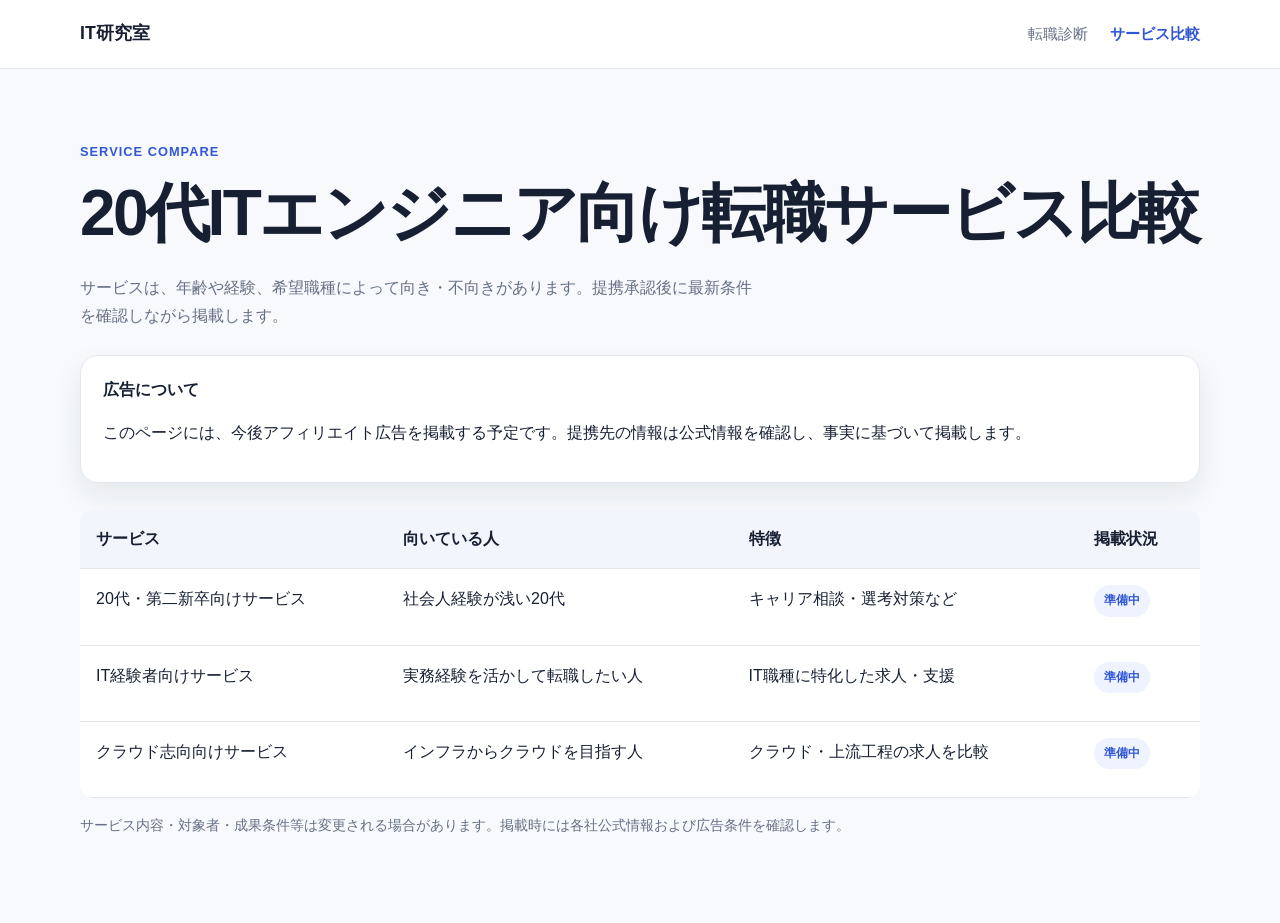
==== compare.html @ ff88c6ed "fix: move website files to repository root" ====
<!doctype html>
<html lang="ja">
<head>
  <meta charset="utf-8">
  <meta name="viewport" content="width=device-width, initial-scale=1">
  <meta name="description" content="20代ITエンジニア向け転職サービスの比較ページ。">
  <title>転職サービス比較｜IT研究室</title>
  <link rel="stylesheet" href="css/style.css">
</head>
<body>
  <header class="site-header">
    <div class="container header-inner">
      <a class="logo" href="index.html">IT研究室</a>
      <nav class="nav">
        <a href="diagnosis.html">転職診断</a>
        <a class="active" href="compare.html">サービス比較</a>
      </nav>
    </div>
  </header>

  <main class="section">
    <div class="container">
      <p class="eyebrow">Service Compare</p>
      <h1>20代ITエンジニア向け転職サービス比較</h1>
      <p class="lead small">サービスは、年齢や経験、希望職種によって向き・不向きがあります。提携承認後に最新条件を確認しながら掲載します。</p>

      <div class="notice">
        <strong>広告について</strong>
        <p>このページには、今後アフィリエイト広告を掲載する予定です。提携先の情報は公式情報を確認し、事実に基づいて掲載します。</p>
      </div>

      <div class="comparison-table-wrap">
        <table class="comparison-table">
          <thead>
            <tr>
              <th>サービス</th>
              <th>向いている人</th>
              <th>特徴</th>
              <th>掲載状況</th>
            </tr>
          </thead>
          <tbody>
            <tr>
              <td>20代・第二新卒向けサービス</td>
              <td>社会人経験が浅い20代</td>
              <td>キャリア相談・選考対策など</td>
              <td><span class="status">準備中</span></td>
            </tr>
            <tr>
              <td>IT経験者向けサービス</td>
              <td>実務経験を活かして転職したい人</td>
              <td>IT職種に特化した求人・支援</td>
              <td><span class="status">準備中</span></td>
            </tr>
            <tr>
              <td>クラウド志向向けサービス</td>
              <td>インフラからクラウドを目指す人</td>
              <td>クラウド・上流工程の求人を比較</td>
              <td><span class="status">準備中</span></td>
            </tr>
          </tbody>
        </table>
      </div>

      <p class="note">サービス内容・対象者・成果条件等は変更される場合があります。掲載時には各社公式情報および広告条件を確認します。</p>
    </div>
  </main>
</body>
</html>
---- css/style.css ----
:root {
  --bg: #f7f9fc;
  --surface: #ffffff;
  --text: #172033;
  --muted: #667085;
  --line: #e4e7ec;
  --primary: #3157d5;
  --primary-dark: #2545ad;
  --soft: #eef3ff;
  --radius: 18px;
  --shadow: 0 12px 30px rgba(23, 32, 51, 0.08);
}

* { box-sizing: border-box; }

html { scroll-behavior: smooth; }

body {
  margin: 0;
  font-family: -apple-system, BlinkMacSystemFont, "Segoe UI", "Noto Sans JP", sans-serif;
  color: var(--text);
  background: var(--bg);
  line-height: 1.7;
}

a { color: var(--primary); text-decoration: none; }
a:hover { text-decoration: underline; }

.container {
  width: min(1120px, calc(100% - 40px));
  margin: 0 auto;
}

.narrow { max-width: 760px; }

.site-header {
  background: rgba(255,255,255,.94);
  border-bottom: 1px solid var(--line);
  position: sticky;
  top: 0;
  z-index: 20;
  backdrop-filter: blur(10px);
}

.header-inner {
  min-height: 68px;
  display: flex;
  align-items: center;
  justify-content: space-between;
  gap: 20px;
}

.logo {
  font-weight: 800;
  font-size: 1.1rem;
  color: var(--text);
}

.nav { display: flex; gap: 22px; flex-wrap: wrap; }
.nav a { color: var(--muted); font-size: .95rem; }
.nav a.active { color: var(--primary); font-weight: 700; }

.hero {
  padding: 84px 0 72px;
  background:
    radial-gradient(circle at 85% 10%, rgba(49,87,213,.12), transparent 28%),
    linear-gradient(180deg, #fff, var(--bg));
}

.hero-grid {
  display: grid;
  grid-template-columns: 1.3fr .8fr;
  gap: 52px;
  align-items: center;
}

h1, h2, h3 { line-height: 1.25; margin-top: 0; }
h1 { font-size: clamp(2.2rem, 5vw, 4.1rem); letter-spacing: -.04em; margin-bottom: 20px; }
h2 { font-size: clamp(1.7rem, 3vw, 2.4rem); }
h3 { font-size: 1.2rem; }

.eyebrow {
  margin: 0 0 10px;
  text-transform: uppercase;
  letter-spacing: .08em;
  color: var(--primary);
  font-weight: 800;
  font-size: .8rem;
}

.lead {
  font-size: 1.15rem;
  color: var(--muted);
  max-width: 680px;
}

.lead.small { font-size: 1.03rem; }

.actions {
  display: flex;
  gap: 12px;
  flex-wrap: wrap;
  margin-top: 28px;
}

.btn {
  display: inline-flex;
  align-items: center;
  justify-content: center;
  min-height: 48px;
  padding: 0 20px;
  border-radius: 12px;
  border: 1px solid transparent;
  font-weight: 800;
  cursor: pointer;
  text-decoration: none;
  font-size: .96rem;
}

.btn:hover { text-decoration: none; }
.btn-primary { background: var(--primary); color: white; }
.btn-primary:hover { background: var(--primary-dark); }
.btn-secondary { background: white; color: var(--text); border-color: var(--line); }
.btn-full { width: 100%; }

.hero-card, .content-card, .form-card, .result-card, .notice, .cta-panel {
  background: var(--surface);
  border: 1px solid var(--line);
  border-radius: var(--radius);
  box-shadow: var(--shadow);
}

.hero-card { padding: 28px; }
.card-label { font-weight: 800; margin-top: 0; }

.check-list { padding-left: 1.25rem; margin-bottom: 0; }
.check-list li { margin: 10px 0; }

.section { padding: 72px 0; }
.section-muted { background: #eef2f8; }

.section-heading { margin-bottom: 30px; }

.card-grid {
  display: grid;
  grid-template-columns: repeat(3, 1fr);
  gap: 20px;
}

.content-card { padding: 24px; }
.content-card p { color: var(--muted); }

.tag, .status {
  display: inline-block;
  background: var(--soft);
  color: var(--primary);
  border-radius: 999px;
  padding: 5px 10px;
  font-size: .78rem;
  font-weight: 800;
  margin-bottom: 12px;
}

.cta-panel {
  padding: 28px;
  display: flex;
  align-items: center;
  justify-content: space-between;
  gap: 24px;
}

.site-footer {
  background: #101828;
  color: #d0d5dd;
  padding: 42px 0;
}

.footer-grid {
  display: flex;
  justify-content: space-between;
  gap: 30px;
}

.footer-links { display: flex; flex-wrap: wrap; gap: 16px; }
.footer-links a { color: #d0d5dd; }

.note {
  color: var(--muted);
  font-size: .86rem;
  margin-top: 16px;
}

.form-card {
  padding: 28px;
  margin-top: 32px;
}

.form-group { margin-bottom: 22px; }
.form-group label {
  display: block;
  margin-bottom: 8px;
  font-weight: 800;
}

select, input, textarea {
  width: 100%;
  min-height: 48px;
  border: 1px solid #d0d5dd;
  border-radius: 10px;
  padding: 0 12px;
  background: #fff;
  color: var(--text);
  font: inherit;
}

textarea { padding: 12px; min-height: 160px; resize: vertical; }

.result-card {
  padding: 30px;
  margin-top: 28px;
}

.hidden { display: none; }

.result-points {
  background: var(--bg);
  padding: 20px;
  border-radius: 14px;
  margin: 22px 0;
}

.service-placeholder {
  padding: 20px;
  border: 1px dashed #b9c6ef;
  background: #f7f9ff;
  border-radius: 14px;
}

.notice {
  padding: 20px 22px;
  margin: 26px 0;
}

.comparison-table-wrap { overflow-x: auto; }
.comparison-table {
  width: 100%;
  border-collapse: collapse;
  background: white;
  border-radius: 14px;
  overflow: hidden;
}
.comparison-table th,
.comparison-table td {
  padding: 16px;
  border-bottom: 1px solid var(--line);
  text-align: left;
  vertical-align: top;
}
.comparison-table th { background: #f2f5fb; }

.article {
  background: white;
  border: 1px solid var(--line);
  border-radius: var(--radius);
  padding: 34px;
  box-shadow: var(--shadow);
}
.article h2 { margin-top: 36px; }
.article p, .article li { color: #475467; }

@media (max-width: 820px) {
  .hero-grid, .card-grid { grid-template-columns: 1fr; }
  .hero { padding-top: 54px; }
  .cta-panel, .footer-grid { align-items: flex-start; flex-direction: column; }
}

@media (max-width: 560px) {
  .container { width: min(100% - 28px, 1120px); }
  .header-inner { align-items: flex-start; padding: 14px 0; flex-direction: column; }
  .nav { gap: 14px; }
  h1 { font-size: 2.35rem; }
  .section { padding: 52px 0; }
  .form-card, .result-card, .article { padding: 20px; }
}
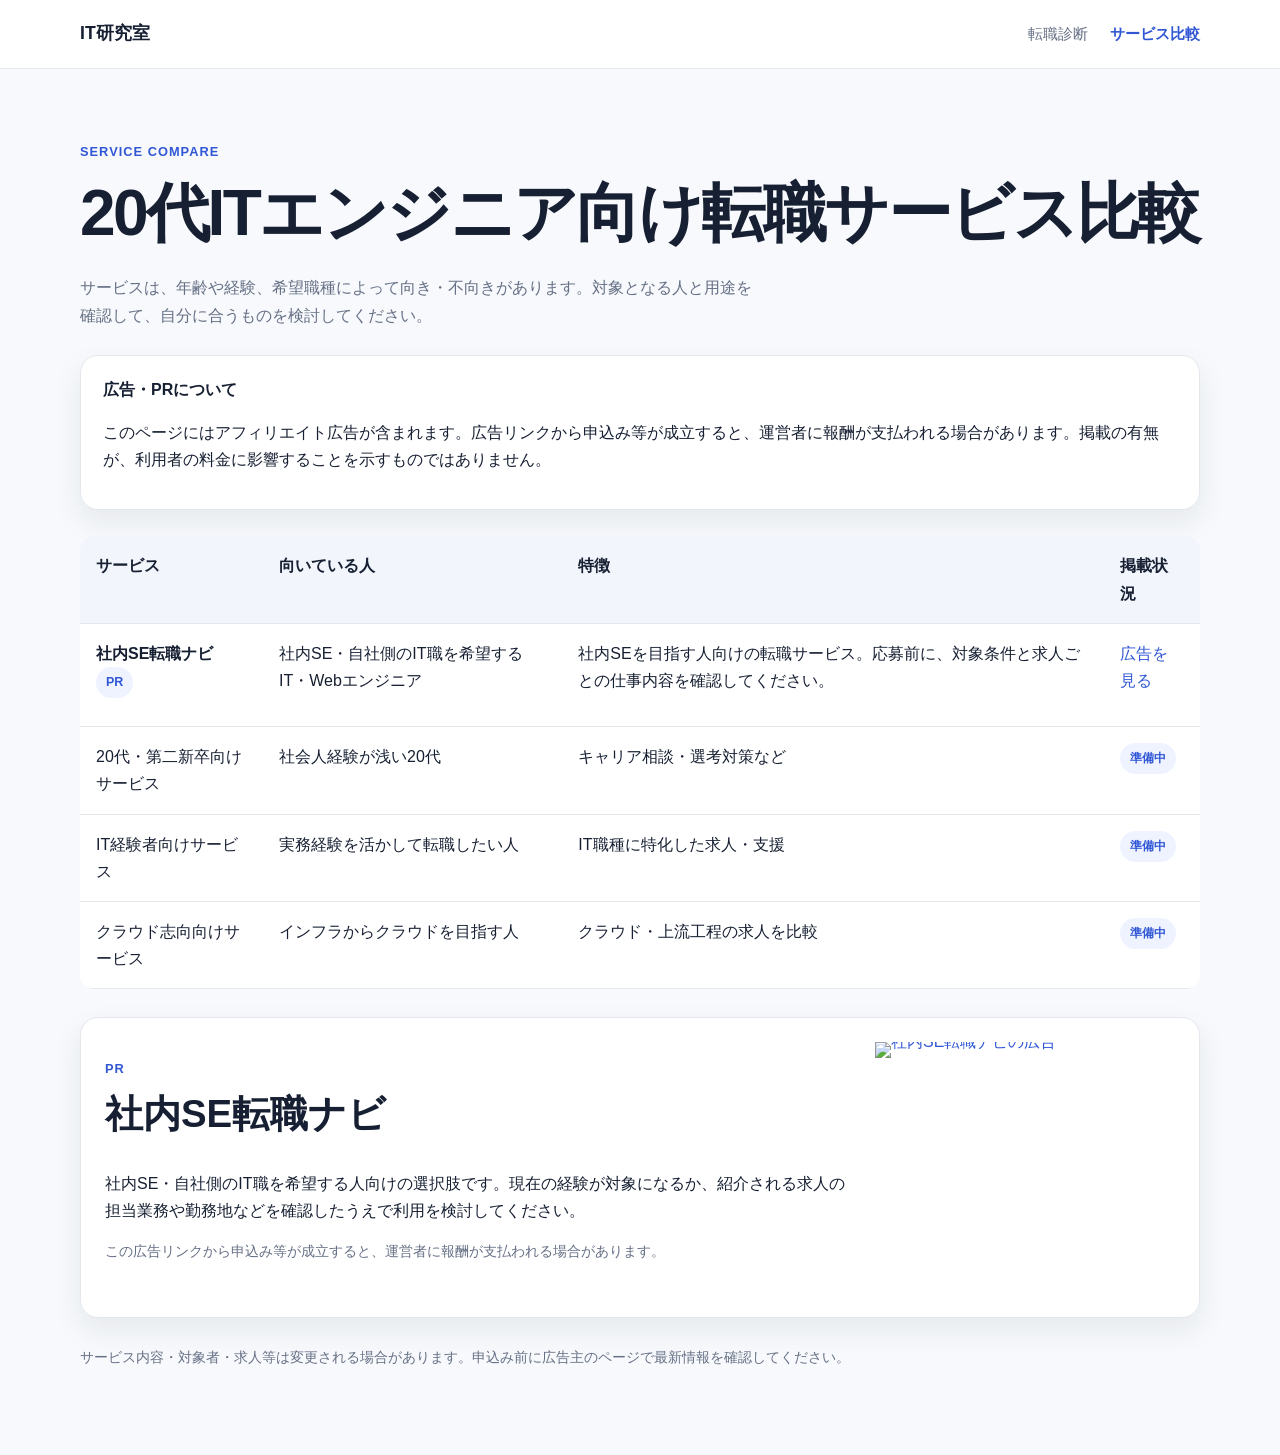
==== commit f7deea74: "feat: add 社内SE転職ナビ affiliate placement" ====
--- a/compare.html
+++ b/compare.html
@@ -22,11 +22,11 @@
     <div class="container">
       <p class="eyebrow">Service Compare</p>
       <h1>20代ITエンジニア向け転職サービス比較</h1>
-      <p class="lead small">サービスは、年齢や経験、希望職種によって向き・不向きがあります。提携承認後に最新条件を確認しながら掲載します。</p>
+      <p class="lead small">サービスは、年齢や経験、希望職種によって向き・不向きがあります。対象となる人と用途を確認して、自分に合うものを検討してください。</p>
 
       <div class="notice">
-        <strong>広告について</strong>
-        <p>このページには、今後アフィリエイト広告を掲載する予定です。提携先の情報は公式情報を確認し、事実に基づいて掲載します。</p>
+        <strong>広告・PRについて</strong>
+        <p>このページにはアフィリエイト広告が含まれます。広告リンクから申込み等が成立すると、運営者に報酬が支払われる場合があります。掲載の有無が、利用者の料金に影響することを示すものではありません。</p>
       </div>
 
       <div class="comparison-table-wrap">
@@ -40,6 +40,12 @@
             </tr>
           </thead>
           <tbody>
+            <tr>
+              <td><strong>社内SE転職ナビ</strong><br><span class="status">PR</span></td>
+              <td>社内SE・自社側のIT職を希望するIT・Webエンジニア</td>
+              <td>社内SEを目指す人向けの転職サービス。応募前に、対象条件と求人ごとの仕事内容を確認してください。</td>
+              <td><a href="#internal-se-navi">広告を見る</a></td>
+            </tr>
             <tr>
               <td>20代・第二新卒向けサービス</td>
               <td>社会人経験が浅い20代</td>
@@ -62,7 +68,22 @@
         </table>
       </div>
 
-      <p class="note">サービス内容・対象者・成果条件等は変更される場合があります。掲載時には各社公式情報および広告条件を確認します。</p>
+      <section id="internal-se-navi" class="affiliate-card" aria-labelledby="internal-se-navi-title">
+        <div>
+          <p class="eyebrow">PR</p>
+          <h2 id="internal-se-navi-title">社内SE転職ナビ</h2>
+          <p>社内SE・自社側のIT職を希望する人向けの選択肢です。現在の経験が対象になるか、紹介される求人の担当業務や勤務地などを確認したうえで利用を検討してください。</p>
+          <p class="note">この広告リンクから申込み等が成立すると、運営者に報酬が支払われる場合があります。</p>
+        </div>
+        <div class="affiliate-banner">
+          <a href="https://px.a8.net/svt/ejp?a8mat=4BC4QW+58QGBE+3IZO+I3SI9" rel="nofollow">
+            <img border="0" width="300" height="250" alt="社内SE転職ナビの広告" src="https://www28.a8.net/svt/bgt?aid=260906504317&amp;wid=002&amp;eno=01&amp;mid=s00000016458003041000&amp;mc=1">
+          </a>
+          <img border="0" width="1" height="1" src="https://www17.a8.net/0.gif?a8mat=4BC4QW+58QGBE+3IZO+I3SI9" alt="">
+        </div>
+      </section>
+
+      <p class="note">サービス内容・対象者・求人等は変更される場合があります。申込み前に広告主のページで最新情報を確認してください。</p>
     </div>
   </main>
 </body>
--- a/css/style.css
+++ b/css/style.css
@@ -236,6 +236,29 @@
   border-radius: 14px;
 }
 
+.affiliate-card {
+  display: grid;
+  grid-template-columns: minmax(0, 1fr) auto;
+  align-items: center;
+  gap: 28px;
+  margin: 28px 0;
+  padding: 24px;
+  border: 1px solid var(--line);
+  border-radius: var(--radius);
+  background: var(--surface);
+  box-shadow: var(--shadow);
+}
+
+.affiliate-banner {
+  line-height: 0;
+}
+
+.affiliate-banner img[width="300"] {
+  display: block;
+  max-width: 100%;
+  height: auto;
+}
+
 .notice {
   padding: 20px 22px;
   margin: 26px 0;
@@ -272,6 +295,8 @@
   .hero-grid, .card-grid { grid-template-columns: 1fr; }
   .hero { padding-top: 54px; }
   .cta-panel, .footer-grid { align-items: flex-start; flex-direction: column; }
+  .affiliate-card { grid-template-columns: 1fr; }
+  .affiliate-banner { justify-self: center; }
 }
 
 @media (max-width: 560px) {
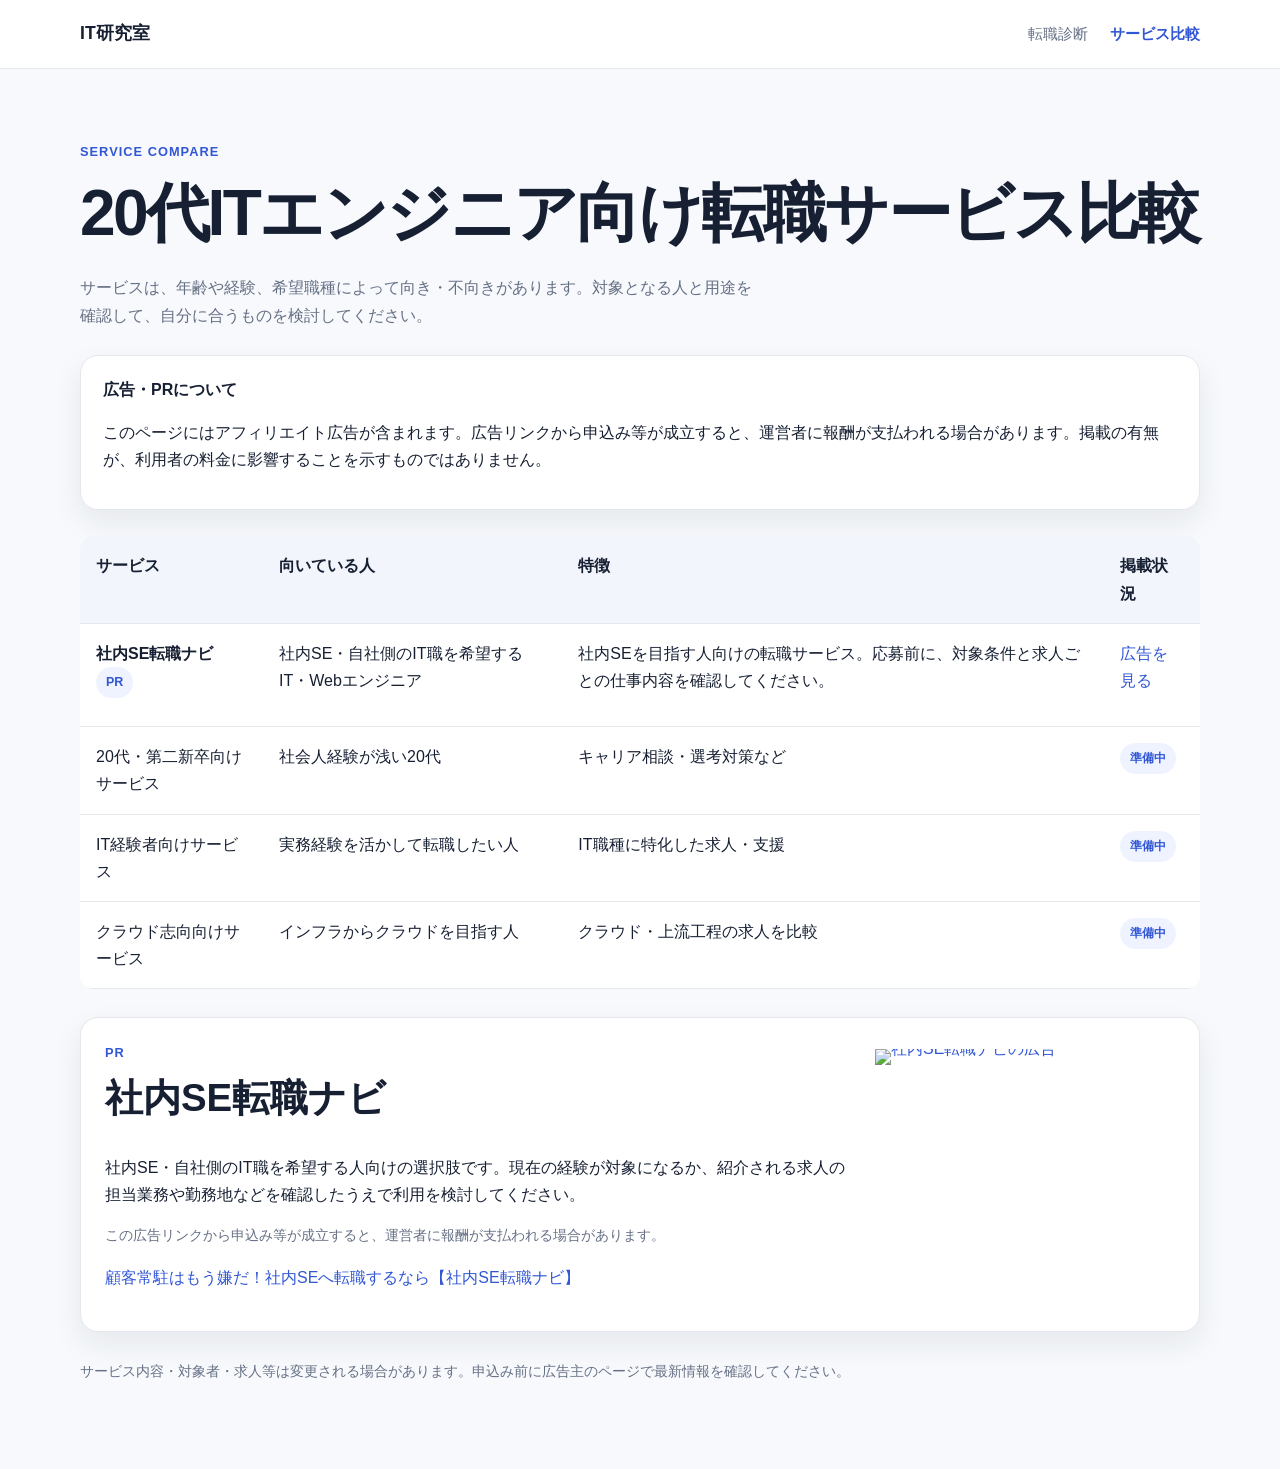
==== commit 5b23c9d6: "Add supplied affiliate formats: compare.html" ====
--- a/compare.html
+++ b/compare.html
@@ -74,6 +74,8 @@
           <h2 id="internal-se-navi-title">社内SE転職ナビ</h2>
           <p>社内SE・自社側のIT職を希望する人向けの選択肢です。現在の経験が対象になるか、紹介される求人の担当業務や勤務地などを確認したうえで利用を検討してください。</p>
           <p class="note">この広告リンクから申込み等が成立すると、運営者に報酬が支払われる場合があります。</p>
+          <p class="affiliate-text"><a href="https://px.a8.net/svt/ejp?a8mat=4BC4QW+58QGBE+3IZO+HV7V6" rel="nofollow">顧客常駐はもう嫌だ！社内SEへ転職するなら【社内SE転職ナビ】</a>
+<img border="0" width="1" height="1" src="https://www15.a8.net/0.gif?a8mat=4BC4QW+58QGBE+3IZO+HV7V6" alt=""></p>
         </div>
         <div class="affiliate-banner">
           <a href="https://px.a8.net/svt/ejp?a8mat=4BC4QW+58QGBE+3IZO+I3SI9" rel="nofollow">
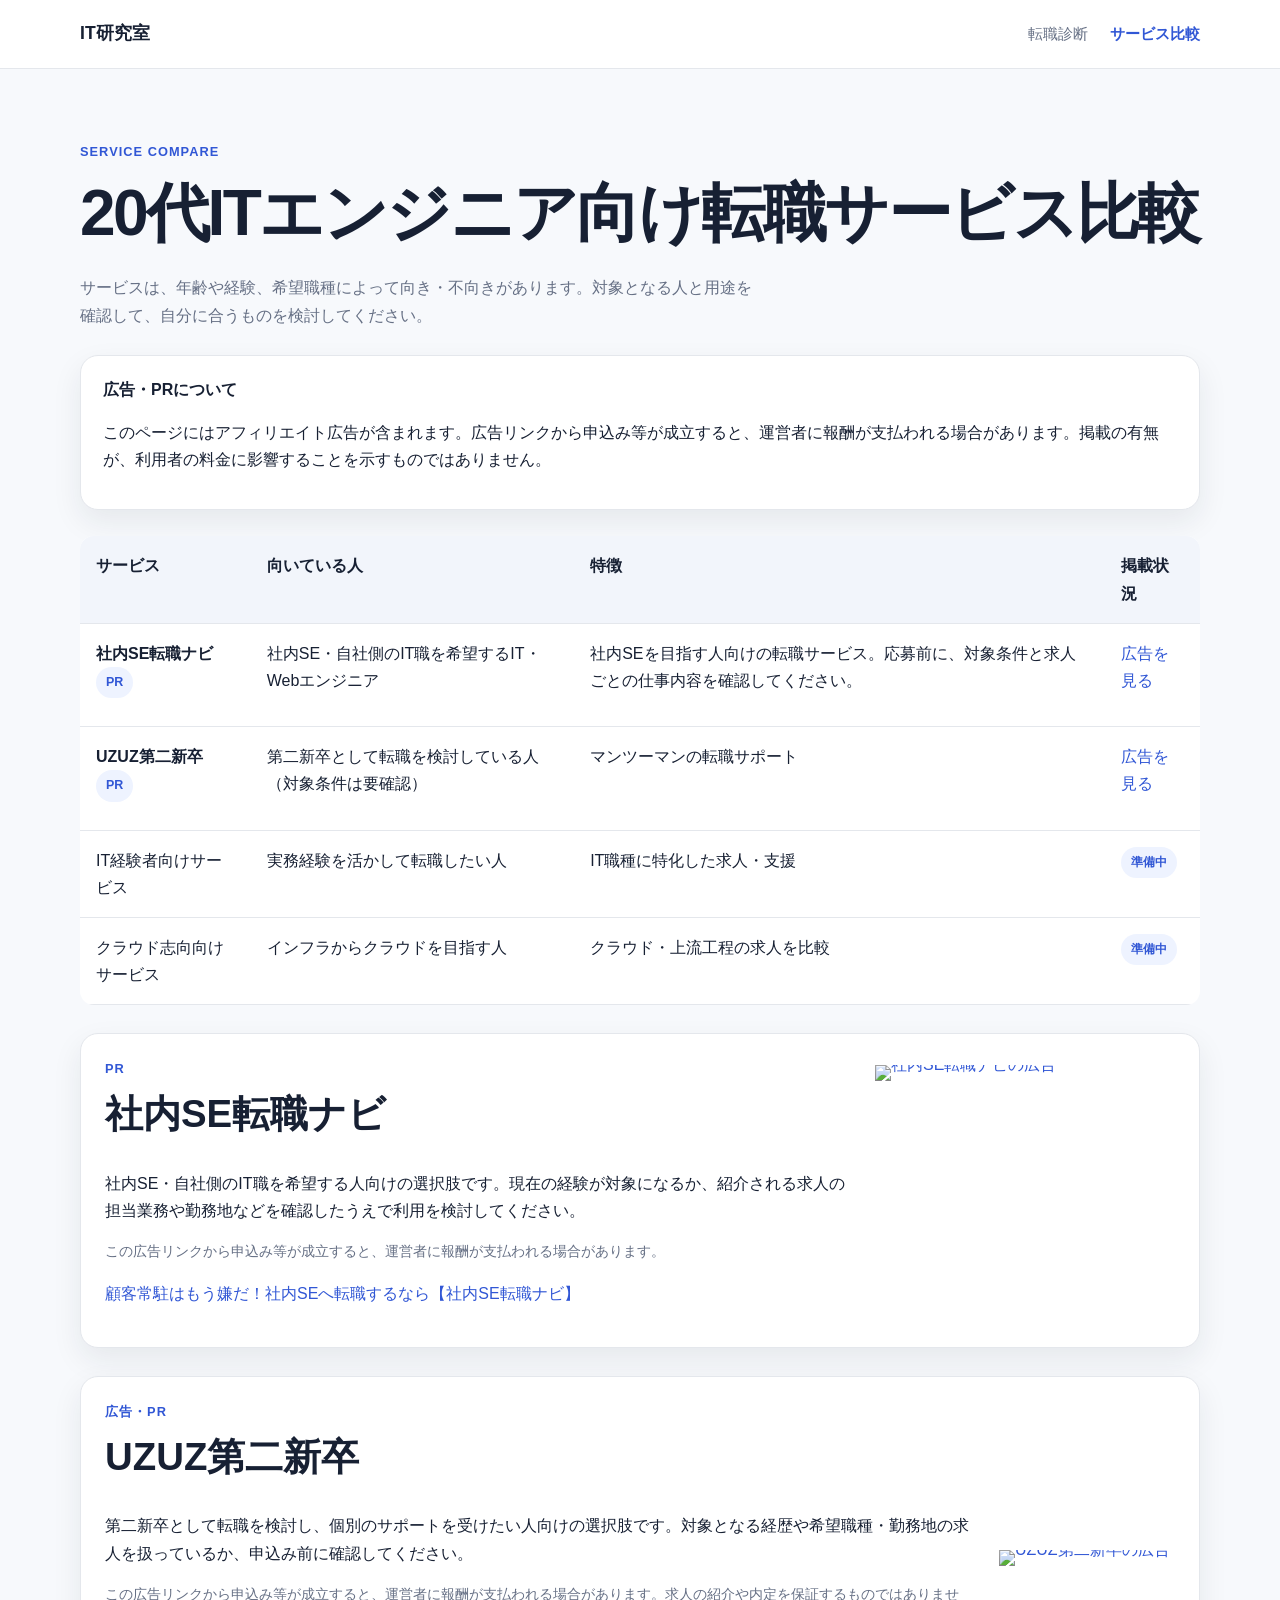
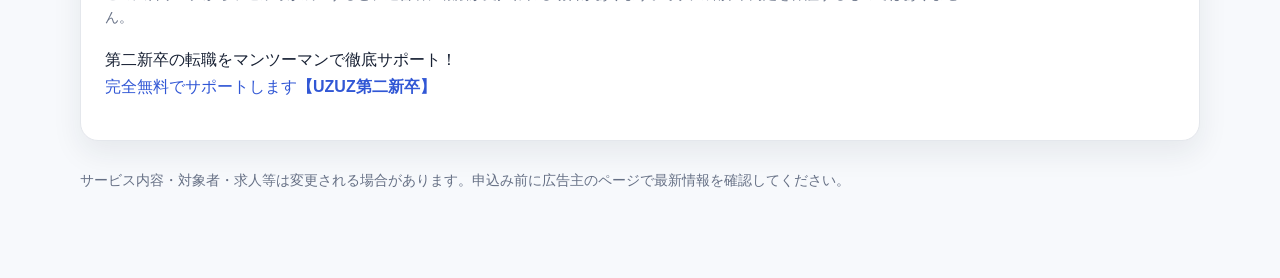
==== commit 235767af: "feat: add UZUZ affiliate placement and responsive banners" ====
--- a/compare.html
+++ b/compare.html
@@ -47,10 +47,10 @@
               <td><a href="#internal-se-navi">広告を見る</a></td>
             </tr>
             <tr>
-              <td>20代・第二新卒向けサービス</td>
-              <td>社会人経験が浅い20代</td>
-              <td>キャリア相談・選考対策など</td>
-              <td><span class="status">準備中</span></td>
+              <td><strong>UZUZ第二新卒</strong><br><span class="status">PR</span></td>
+              <td>第二新卒として転職を検討している人（対象条件は要確認）</td>
+              <td>マンツーマンの転職サポート</td>
+              <td><a href="#uzuz-second-career">広告を見る</a></td>
             </tr>
             <tr>
               <td>IT経験者向けサービス</td>
@@ -85,6 +85,19 @@
         </div>
       </section>
 
+
+<section id="uzuz-second-career" class="affiliate-card" aria-labelledby="uzuz-title">
+<div><p class="eyebrow">広告・PR</p><h2 id="uzuz-title">UZUZ第二新卒</h2>
+<p>第二新卒として転職を検討し、個別のサポートを受けたい人向けの選択肢です。対象となる経歴や希望職種・勤務地の求人を扱っているか、申込み前に確認してください。</p>
+<p class="note">この広告リンクから申込み等が成立すると、運営者に報酬が支払われる場合があります。求人の紹介や内定を保証するものではありません。</p>
+<p class="affiliate-text">第二新卒の転職をマンツーマンで徹底サポート！<BR>
+<A href="https://px.a8.net/svt/ejp?a8mat=4BC3YS+71MOHE+33T0+61C2Q" rel="nofollow">完全無料でサポートします<B>【UZUZ第二新卒】</B></A>
+<img border="0" width="1" height="1" src="https://www15.a8.net/0.gif?a8mat=4BC3YS+71MOHE+33T0+61C2Q" alt=""></p></div>
+<div class="affiliate-banner">
+<a href="https://px.a8.net/svt/ejp?a8mat=4BC3YS+71MOHE+33T0+62U35" rel="nofollow">
+<img border="0" width="336" height="280" alt="UZUZ第二新卒の広告" src="https://www29.a8.net/svt/bgt?aid=260905492426&amp;wid=001&amp;eno=01&amp;mid=s00000014490001021000&amp;mc=1"></a>
+<img border="0" width="1" height="1" src="https://www13.a8.net/0.gif?a8mat=4BC3YS+71MOHE+33T0+62U35" alt="">
+</div></section>
       <p class="note">サービス内容・対象者・求人等は変更される場合があります。申込み前に広告主のページで最新情報を確認してください。</p>
     </div>
   </main>
--- a/css/style.css
+++ b/css/style.css
@@ -253,7 +253,8 @@
   line-height: 0;
 }
 
-.affiliate-banner img[width="300"] {
+.affiliate-banner img[width="300"],
+.affiliate-banner img[width="468"] {
   display: block;
   max-width: 100%;
   height: auto;
@@ -307,3 +308,7 @@
   .section { padding: 52px 0; }
   .form-card, .result-card, .article { padding: 20px; }
 }
+
+.diagnosis-affiliate { grid-template-columns: minmax(0, 1fr); }
+.affiliate-banner { min-width: 0; max-width: 100%; }
+.affiliate-text { overflow-wrap: anywhere; }
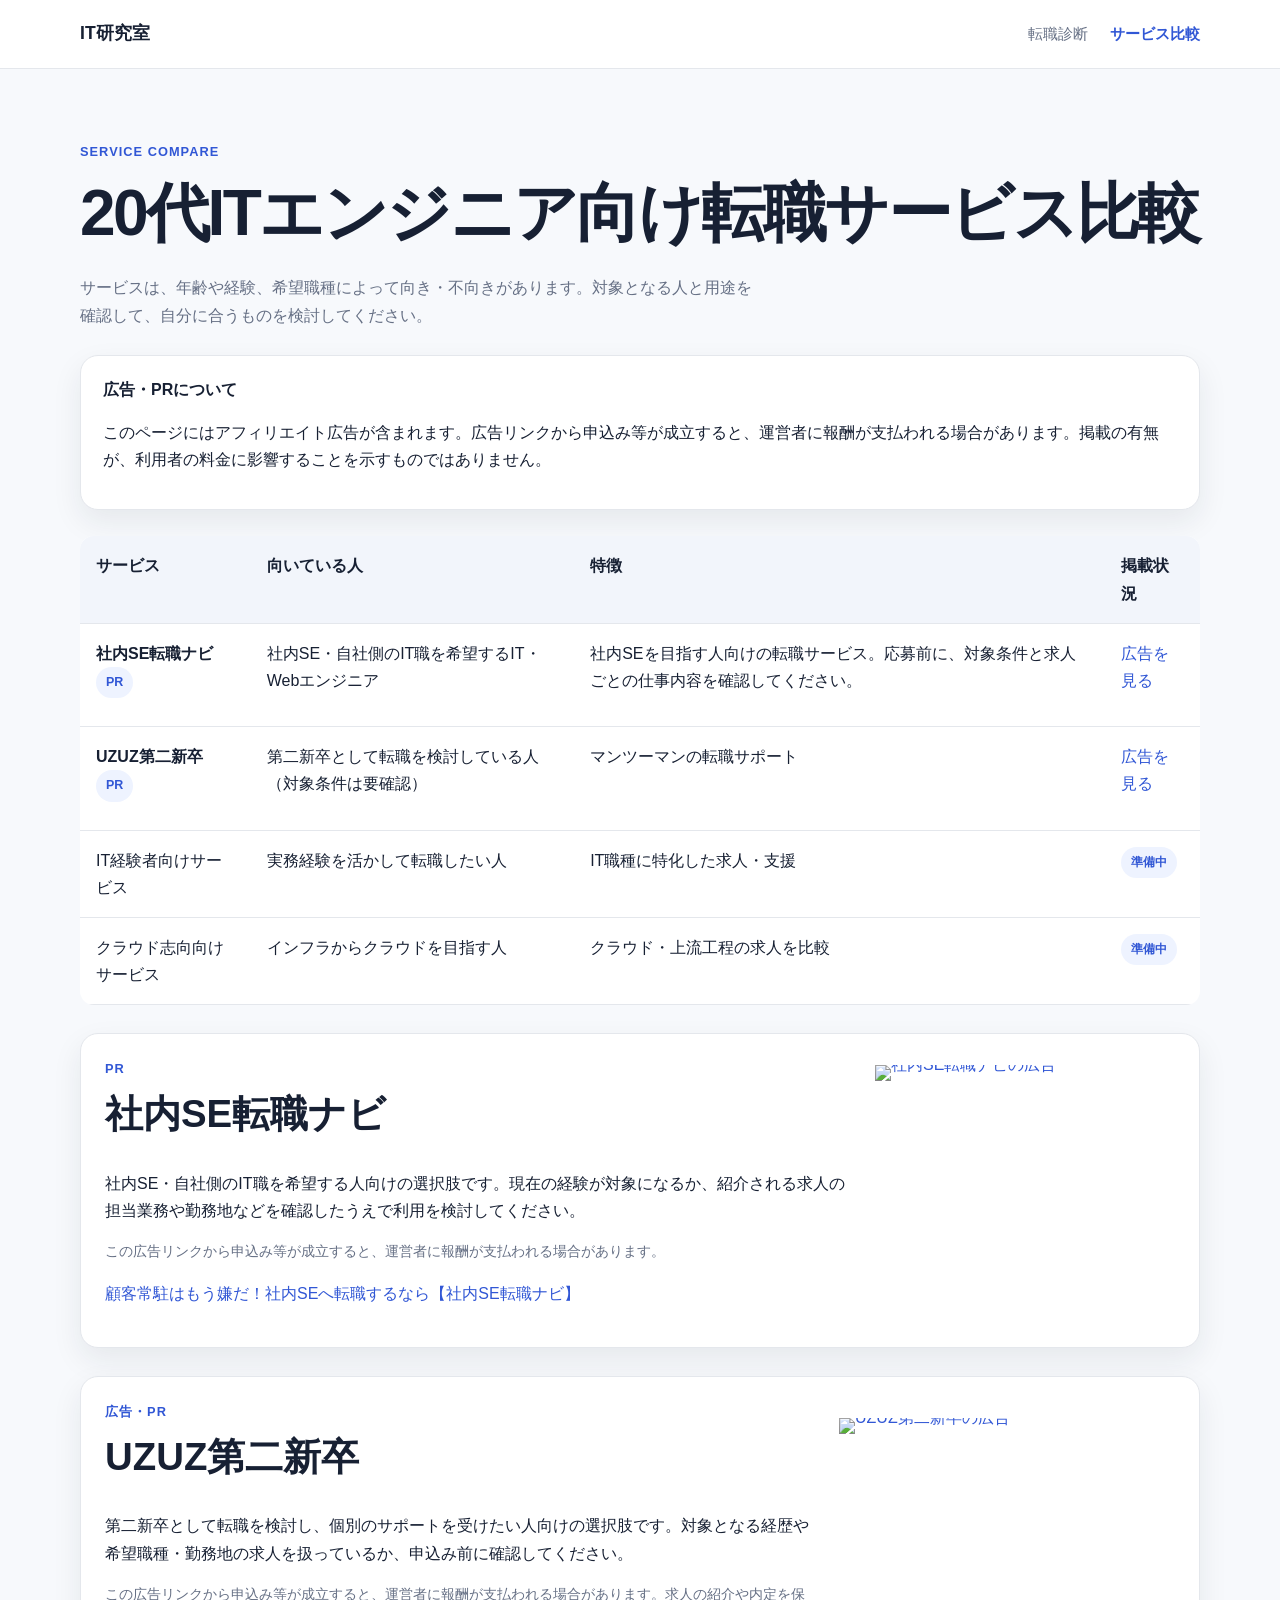
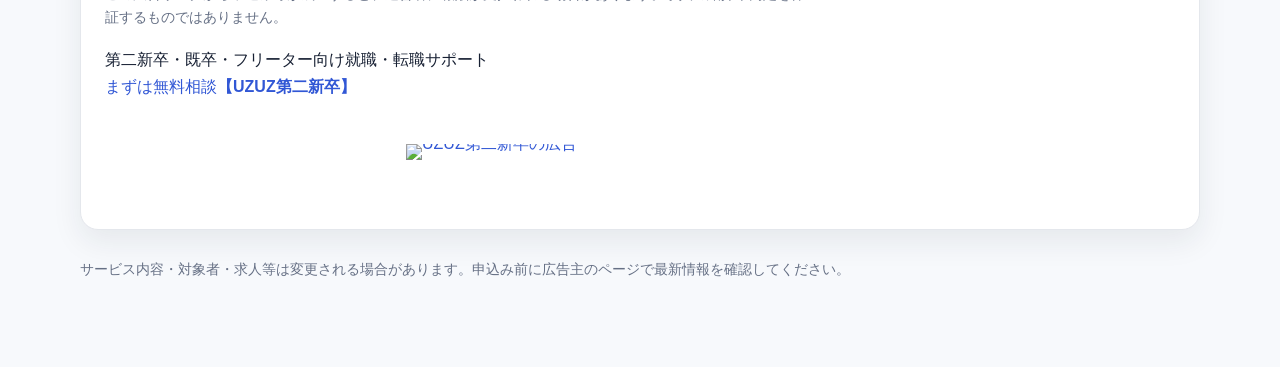
==== commit bffe5806: "Use website-specific UZUZ affiliate creatives" ====
--- a/compare.html
+++ b/compare.html
@@ -90,13 +90,18 @@
 <div><p class="eyebrow">広告・PR</p><h2 id="uzuz-title">UZUZ第二新卒</h2>
 <p>第二新卒として転職を検討し、個別のサポートを受けたい人向けの選択肢です。対象となる経歴や希望職種・勤務地の求人を扱っているか、申込み前に確認してください。</p>
 <p class="note">この広告リンクから申込み等が成立すると、運営者に報酬が支払われる場合があります。求人の紹介や内定を保証するものではありません。</p>
-<p class="affiliate-text">第二新卒の転職をマンツーマンで徹底サポート！<BR>
-<A href="https://px.a8.net/svt/ejp?a8mat=4BC3YS+71MOHE+33T0+61C2Q" rel="nofollow">完全無料でサポートします<B>【UZUZ第二新卒】</B></A>
-<img border="0" width="1" height="1" src="https://www15.a8.net/0.gif?a8mat=4BC3YS+71MOHE+33T0+61C2Q" alt=""></p></div>
+<p class="affiliate-text">第二新卒・既卒・フリーター向け就職・転職サポート<BR>
+<A href="https://px.a8.net/svt/ejp?a8mat=4BC3YS+71MP96+33T0+5YJRM" rel="nofollow">まずは無料相談<B>【UZUZ第二新卒】</B></A>
+<img border="0" width="1" height="1" src="https://www19.a8.net/0.gif?a8mat=4BC3YS+71MP96+33T0+5YJRM" alt=""></p></div>
 <div class="affiliate-banner">
-<a href="https://px.a8.net/svt/ejp?a8mat=4BC3YS+71MOHE+33T0+62U35" rel="nofollow">
-<img border="0" width="336" height="280" alt="UZUZ第二新卒の広告" src="https://www29.a8.net/svt/bgt?aid=260905492426&amp;wid=001&amp;eno=01&amp;mid=s00000014490001021000&amp;mc=1"></a>
-<img border="0" width="1" height="1" src="https://www13.a8.net/0.gif?a8mat=4BC3YS+71MOHE+33T0+62U35" alt="">
+<a href="https://px.a8.net/svt/ejp?a8mat=4BC3YS+71MP96+33T0+62U35" rel="nofollow">
+<img border="0" width="336" height="280" alt="UZUZ第二新卒の広告" src="https://www27.a8.net/svt/bgt?aid=260905492426&amp;wid=002&amp;eno=01&amp;mid=s00000014490001021000&amp;mc=1"></a>
+<img border="0" width="1" height="1" src="https://www10.a8.net/0.gif?a8mat=4BC3YS+71MP96+33T0+62U35" alt="">
+</div>
+<div class="affiliate-banner" style="grid-column: 1 / -1; justify-self: center">
+<a href="https://px.a8.net/svt/ejp?a8mat=4BC3YS+71MP96+33T0+5Z6WX" rel="nofollow">
+<img border="0" width="468" height="60" alt="UZUZ第二新卒の広告" src="https://www22.a8.net/svt/bgt?aid=260905492426&amp;wid=002&amp;eno=01&amp;mid=s00000014490001004000&amp;mc=1"></a>
+<img border="0" width="1" height="1" src="https://www10.a8.net/0.gif?a8mat=4BC3YS+71MP96+33T0+5Z6WX" alt="">
 </div></section>
       <p class="note">サービス内容・対象者・求人等は変更される場合があります。申込み前に広告主のページで最新情報を確認してください。</p>
     </div>
--- a/css/style.css
+++ b/css/style.css
@@ -254,7 +254,9 @@
 }
 
 .affiliate-banner img[width="300"],
-.affiliate-banner img[width="468"] {
+.affiliate-banner img[width="468"],
+.affiliate-banner img[width="350"],
+.affiliate-banner img[width="336"] {
   display: block;
   max-width: 100%;
   height: auto;
